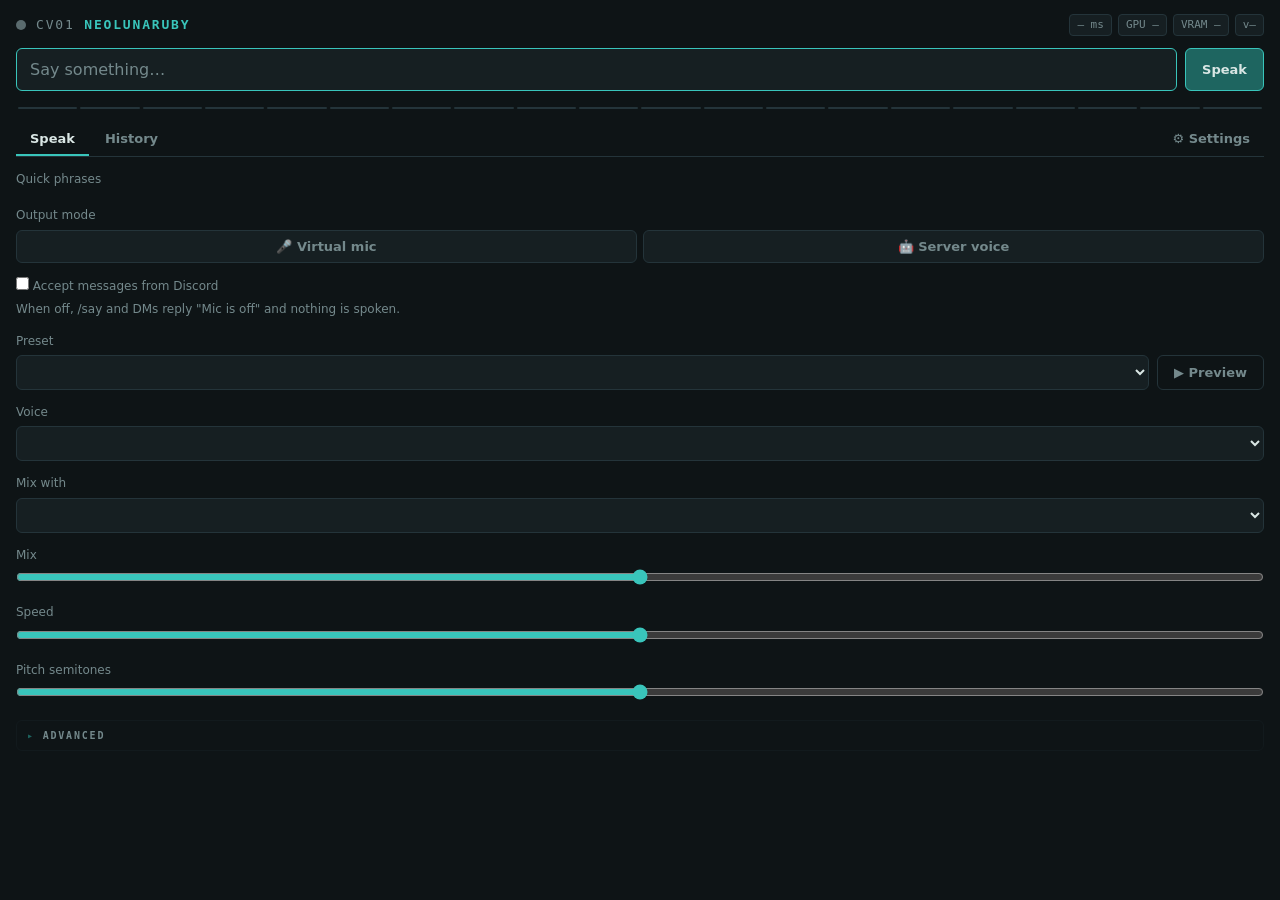
==== app/ui/index.html @ 96f59c85 "feat: female voice picker, two-voice blend, presets and advanced sliders - engine/voices.py: the 29 " ====
<!DOCTYPE html>
<html lang="en">
<head>
<meta charset="utf-8">
<title>neolunaruby</title>
<link rel="stylesheet" href="app.css">
</head>
<body>
<header>
  <div class="led" id="led"></div>
  <div class="wordmark"><span>CV01</span> <b>NEOLUNARUBY</b></div>
  <div class="chips">
    <div class="chip" id="chip-latency" title="last message: TTS + voice conversion">— ms</div>
    <div class="chip" id="chip-gpu">GPU —</div>
    <div class="chip" id="chip-vram">VRAM —</div>
    <div class="chip" id="chip-version" title="Click to check for updates" style="cursor:pointer">v—</div>
  </div>
</header>

<div class="saybox">
  <input id="say-input" placeholder="Say something…" autofocus>
  <button id="say-btn">Speak</button>
</div>
<div class="voiceline" id="voiceline">
  <i></i><i></i><i></i><i></i><i></i><i></i><i></i><i></i><i></i><i></i><i></i><i></i><i></i><i></i><i></i><i></i><i></i><i></i><i></i><i></i>
</div>

<nav class="tabs">
  <button class="active" data-tab="speak">Speak</button>
  <button data-tab="history">History</button>
  <button data-tab="settings">⚙ Settings</button>
</nav>

<section class="panel active" id="panel-speak">
  <div class="field">
    <label>Quick phrases</label>
    <div class="phrases" id="phrases"></div>
  </div>
  <div class="field">
    <label>Output mode</label>
    <div class="seg">
      <button data-mode="mic" id="mode-mic">🎤 Virtual mic</button>
      <button data-mode="bot" id="mode-bot">🤖 Server voice</button>
    </div>
  </div>
  <div class="field">
    <label class="check">
      <input type="checkbox" id="accept-discord">
      Accept messages from Discord
    </label>
    <div class="hint">When off, /say and DMs reply "Mic is off" and nothing is spoken.</div>
  </div>
  <div class="field">
    <label for="preset">Preset</label>
    <div class="row">
      <select id="preset"></select>
      <button class="quiet" id="preview-btn" title="Hear a short line with the current settings, on your monitor device or speakers only">▶ Preview</button>
    </div>
  </div>
  <div class="field">
    <label for="voice">Voice</label>
    <select id="voice"></select>
    <div class="hint" id="voice-hint"></div>
  </div>
  <div class="field">
    <label for="blend-voice">Mix with</label>
    <select id="blend-voice"></select>
  </div>
  <div class="field" id="blend-field">
    <label for="blend">Mix <span class="val" id="blend-val"></span></label>
    <input type="range" id="blend" min="0" max="1" step="0.05">
  </div>
  <div class="field">
    <label for="speed">Speed <span class="val" id="speed-val"></span></label>
    <input type="range" id="speed" min="0.5" max="2" step="0.05">
  </div>
  <div class="field">
    <label for="pitch">Pitch <span class="val" id="pitch-val"></span> semitones</label>
    <input type="range" id="pitch" min="-12" max="12" step="1">
  </div>
  <details class="advanced" id="advanced">
    <summary>Advanced</summary>
    <div class="field">
      <label for="index-rate">Miku likeness <span class="val" id="index-rate-val"></span></label>
      <input type="range" id="index-rate" data-key="index_rate" min="0" max="1" step="0.05">
      <div class="hint">Higher sounds more like the Miku model, lower keeps more of the base voice and is a little clearer.</div>
    </div>
    <div class="field">
      <label for="protect-rate">Consonant protection <span class="val" id="protect-rate-val"></span></label>
      <input type="range" id="protect-rate" data-key="protect_rate" min="0" max="0.5" step="0.01">
      <div class="hint">Keeps s, t and breath sounds crisp. 0.5 turns protection off.</div>
    </div>
    <div class="field">
      <label for="rms-mix">Loudness <span class="val" id="rms-mix-val"></span></label>
      <input type="range" id="rms-mix" data-key="rms_mix" min="0" max="1" step="0.05">
      <div class="hint">Lower follows the base voice's loudness, which evens out volume. 1.0 is off and fastest.</div>
    </div>
    <div class="row">
      <button class="quiet" id="reset-preset">Reset to preset</button>
    </div>
  </details>
</section>

<section class="panel" id="panel-history">
  <ul id="history-list"></ul>
  <div class="empty" id="history-empty">Nothing said yet — type above and press Enter.</div>
</section>

<section class="panel" id="panel-settings">
  <h3 class="section">Audio output</h3>
  <div class="field">
    <label for="device">Output device</label>
    <div class="row">
      <select id="device"></select>
      <button class="quiet" id="test-tone">Test tone</button>
    </div>
    <div class="hint" id="cable-hint"></div>
  </div>
  <div class="field">
    <label for="monitor">Hear it too (monitor)</label>
    <select id="monitor"></select>
  </div>

  <div class="field">
    <div class="hint">
      In Discord: set your input device to CABLE Output, then turn off
      <b>Noise Suppression</b>, <b>Echo Cancellation</b> and <b>Automatic Gain Control</b>
      under Voice &amp; Video - they treat synthesized speech as noise and cut it up.
    </div>
  </div>

  <h3 class="section">Quick phrases</h3>
  <div class="field">
    <label for="phrases-edit">One per line, up to 12</label>
    <textarea id="phrases-edit" rows="6"></textarea>
    <div class="row" style="margin-top:6px">
      <button class="quiet" id="phrases-save">Save phrases</button>
    </div>
  </div>

  <h3 class="section">Overlay</h3>
  <div class="field">
    <label for="hotkey">Global hotkey</label>
    <div class="row">
      <input type="text" id="hotkey" readonly>
      <button class="quiet" id="hotkey-record">Record</button>
    </div>
  </div>

  <div class="field">
    <label class="check">
      <input type="checkbox" id="start-with-windows">
      Start automatically when Windows starts
    </label>
  </div>

  <h3 class="section">Discord</h3>
  <div class="field">
    <div class="hint" id="discord-status">—</div>
    <div class="row" style="margin-top:8px">
      <input type="text" id="allowed-ids" placeholder="Allowed Discord user IDs, comma-separated">
      <button class="quiet" id="allowed-save">Save</button>
    </div>
    <div class="hint" id="discord-links"></div>
    <label class="hint check" style="margin-top:8px">
      <input type="checkbox" id="say-posts-text">
      Post the spoken text into the chat (/say replies visibly)
    </label>
  </div>
</section>

<div class="wizard" id="wizard" hidden>
  <div class="wizard-card">
    <div class="wordmark" style="margin-bottom:10px"><span>CV01</span> <b>FIRST-RUN SETUP</b></div>
    <p class="hint" style="margin-bottom:12px">The voice models download once, about 1.3 GB, from their official sources.</p>
    <ul id="wizard-assets"></ul>
    <button id="wizard-download" style="width:100%;margin-top:10px;padding:10px 0">Download everything</button>
    <div class="field" id="wizard-cable-field" style="margin-top:14px">
      <label>Virtual microphone</label>
      <div class="hint" id="wizard-cable-hint"></div>
    </div>
    <div class="field" id="wizard-token-field" style="margin-top:14px">
      <label for="wizard-token">Discord bot token (optional — enables /say in DMs and server voice)</label>
      <div class="row">
        <input type="text" id="wizard-token" placeholder="paste token, or leave empty">
        <button class="quiet" id="wizard-token-save">Save</button>
      </div>
    </div>
    <button class="quiet" id="wizard-close" style="width:100%;margin-top:12px" disabled>Start talking</button>
  </div>
</div>

<div class="toast" id="toast"></div>

<script src="app.js"></script>
</body>
</html>
---- app/ui/app.css ----
:root {
  --bg: #0e1416;
  --panel: #161f22;
  --panel-2: #121a1d;
  --line: #24343a;
  --teal: #39c5bb;
  --teal-dim: #1e6560;
  --pink: #e12885;
  --text: #d9e6e4;
  --muted: #74898c;
  --mono: "Cascadia Code", Consolas, monospace;
}

* { box-sizing: border-box; margin: 0; }

body {
  background: var(--bg);
  color: var(--text);
  font: 14px/1.45 "Segoe UI", system-ui, sans-serif;
  padding: 14px 16px;
  user-select: none;
}

/* ---------- header ---------- */
header {
  display: flex;
  align-items: center;
  gap: 10px;
  margin-bottom: 12px;
}

.led {
  width: 10px;
  height: 10px;
  border-radius: 50%;
  background: #5a6b6e;
  flex: none;
  transition: background 0.3s;
}
.led.ready { background: var(--teal); box-shadow: 0 0 6px var(--teal); }
.led.error { background: var(--pink); box-shadow: 0 0 6px var(--pink); }

.wordmark { font-family: var(--mono); font-size: 13px; letter-spacing: 0.14em; }
.wordmark b { color: var(--teal); font-weight: 600; }
.wordmark span { color: var(--muted); }

.chips { margin-left: auto; display: flex; gap: 6px; }
.chip {
  font-family: var(--mono);
  font-size: 11px;
  color: var(--muted);
  background: var(--panel);
  border: 1px solid var(--line);
  border-radius: 4px;
  padding: 2px 7px;
  white-space: nowrap;
}
.chip b { color: var(--text); font-weight: 500; }
.chip.update-available { border-color: var(--teal); color: var(--teal); }

/* ---------- say box ---------- */
.saybox { display: flex; gap: 8px; }

.saybox input {
  flex: 1;
  background: var(--panel);
  border: 1px solid var(--line);
  border-radius: 6px;
  color: var(--text);
  font: 16px "Segoe UI", system-ui, sans-serif;
  padding: 11px 13px;
  user-select: text;
}
.saybox input:focus { outline: none; border-color: var(--teal); }
.saybox input::placeholder { color: var(--muted); }

button {
  background: var(--teal-dim);
  border: 1px solid var(--teal);
  border-radius: 6px;
  color: var(--text);
  font: 600 13px "Segoe UI", system-ui, sans-serif;
  padding: 0 16px;
  cursor: pointer;
  transition: background 0.15s, border-color 0.15s, color 0.15s;
}
button:hover { background: var(--teal); color: #08211f; }
button:focus-visible { outline: 2px solid var(--teal); outline-offset: 2px; }
button.quiet { background: transparent; border-color: var(--line); color: var(--muted); }
button.quiet:hover { border-color: var(--teal); color: var(--text); }

/* ---------- voice line (speaking indicator) ---------- */
.voiceline {
  height: 14px;
  margin: 10px 2px 8px;
  display: flex;
  align-items: center;
  gap: 3px;
}
.voiceline i {
  flex: 1;
  height: 2px;
  background: var(--line);
  border-radius: 1px;
  transition: background 0.4s;
}
.speaking .voiceline i {
  background: var(--teal);
  animation: ripple 0.9s ease-in-out infinite;
}
.speaking .voiceline i:nth-child(2n) { animation-delay: 0.15s; }
.speaking .voiceline i:nth-child(3n) { animation-delay: 0.3s; }
@keyframes ripple {
  0%, 100% { transform: scaleY(1); }
  50% { transform: scaleY(5); }
}
@media (prefers-reduced-motion: reduce) {
  .speaking .voiceline i { animation: none; transform: scaleY(3); }
}

/* ---------- tabs ---------- */
.tabs { display: flex; gap: 2px; border-bottom: 1px solid var(--line); margin-bottom: 14px; }
.tabs button {
  background: none;
  border: none;
  border-bottom: 2px solid transparent;
  border-radius: 0;
  color: var(--muted);
  padding: 8px 14px;
  transition: color 0.15s;
}
.tabs button.active { color: var(--text); border-bottom-color: var(--teal); }
.tabs button:hover { color: var(--text); background: none; }
.tabs button:last-child { margin-left: auto; }

.panel { display: none; }
.panel.active { display: block; animation: fadein 0.15s ease-out; }
@keyframes fadein { from { opacity: 0; transform: translateY(2px); } to { opacity: 1; transform: none; } }
@media (prefers-reduced-motion: reduce) { .panel.active { animation: none; } }

h3.section {
  font: 600 10px var(--mono);
  letter-spacing: 0.18em;
  text-transform: uppercase;
  color: var(--muted);
  border-bottom: 1px solid var(--panel-2);
  padding-bottom: 5px;
  margin: 18px 0 12px;
}
h3.section:first-child { margin-top: 2px; }

.check { display: flex; align-items: center; gap: 7px; cursor: pointer; }
.check input[type="checkbox"] { accent-color: var(--teal); width: auto; }

/* ---------- settings ---------- */
.field { margin-bottom: 14px; }
.field label { display: block; font-size: 12px; color: var(--muted); margin-bottom: 5px; }
.field .val { font-family: var(--mono); color: var(--teal); }

select, input[type="text"] {
  width: 100%;
  background: var(--panel);
  border: 1px solid var(--line);
  border-radius: 6px;
  color: var(--text);
  font: 13px "Segoe UI", system-ui, sans-serif;
  padding: 8px 10px;
  user-select: text;
}
select, input[type="text"] { transition: border-color 0.15s; }
select:focus, input[type="text"]:focus { outline: none; border-color: var(--teal); }
select:hover, input[type="text"]:hover { border-color: var(--teal-dim); }

input[type="range"] { width: 100%; accent-color: var(--teal); }
input[type="range"]:disabled { opacity: 0.4; }
select:disabled { opacity: 0.5; }

/* ---------- advanced (collapsed by default) ---------- */
details.advanced {
  border: 1px solid var(--panel-2);
  border-radius: 6px;
  padding: 0 10px;
  margin-bottom: 14px;
}
details.advanced[open] { padding-bottom: 10px; }
details.advanced summary {
  font: 600 10px var(--mono);
  letter-spacing: 0.18em;
  text-transform: uppercase;
  color: var(--muted);
  padding: 9px 0;
  cursor: pointer;
  list-style: none;
}
details.advanced summary::-webkit-details-marker { display: none; }
details.advanced summary::before { content: "▸ "; color: var(--teal-dim); }
details.advanced[open] summary::before { content: "▾ "; color: var(--teal); }
details.advanced summary:hover { color: var(--text); }
details.advanced .row > button { padding: 6px 14px; }
button:disabled { opacity: 0.45; cursor: default; }

.row { display: flex; gap: 8px; }
.row > * { flex: 1; }
.row > button { flex: none; }

/* ---------- history ---------- */
#history-list { list-style: none; max-height: 300px; overflow-y: auto; }
#history-list li {
  display: flex;
  align-items: center;
  gap: 10px;
  padding: 8px 6px;
  border-bottom: 1px solid var(--panel-2);
  border-radius: 4px;
  transition: background 0.15s;
}
#history-list li:hover { background: var(--panel-2); }
#history-list::-webkit-scrollbar { width: 8px; }
#history-list::-webkit-scrollbar-thumb { background: var(--line); border-radius: 4px; }
#history-list .htext {
  flex: 1;
  overflow: hidden;
  text-overflow: ellipsis;
  white-space: nowrap;
  user-select: text;
}
#history-list .hlat { font-family: var(--mono); font-size: 11px; color: var(--muted); flex: none; }
#history-list .replay {
  flex: none;
  padding: 3px 10px;
  font-size: 12px;
}
.empty { color: var(--muted); padding: 18px 4px; font-size: 13px; }

.phrases { display: flex; flex-wrap: wrap; gap: 6px; }
.phrases button {
  background: var(--panel);
  border: 1px solid var(--line);
  color: var(--text);
  font-weight: 400;
  padding: 6px 12px;
}
.phrases button:hover { border-color: var(--teal); background: var(--teal-dim); }
.phrases .none { color: var(--muted); font-size: 12px; padding: 4px 0; }

textarea {
  width: 100%;
  background: var(--panel);
  border: 1px solid var(--line);
  border-radius: 6px;
  color: var(--text);
  font: 13px "Segoe UI", system-ui, sans-serif;
  padding: 8px 10px;
  resize: vertical;
  user-select: text;
}
textarea:focus { outline: none; border-color: var(--teal); }

.seg { display: flex; gap: 6px; }
.seg button { flex: 1; background: var(--panel); border: 1px solid var(--line); color: var(--muted); padding: 8px 0; }
.seg button.active { border-color: var(--teal); color: var(--text); background: var(--teal-dim); }

#hotkey { cursor: default; }
#hotkey.recording { border-color: var(--pink); color: var(--pink); }

.hint { font-size: 12px; color: var(--muted); margin-top: 6px; }
.hint button {
  background: none;
  border: none;
  color: var(--teal);
  font-size: 12px;
  padding: 0;
  text-decoration: underline;
  cursor: pointer;
}

.wizard {
  position: fixed;
  inset: 0;
  background: rgba(8, 14, 15, 0.92);
  display: flex;
  align-items: center;
  justify-content: center;
  z-index: 10;
}
.wizard[hidden] { display: none; }
.wizard-card {
  background: var(--panel);
  border: 1px solid var(--teal-dim);
  border-radius: 10px;
  padding: 20px;
  width: min(440px, 92vw);
  max-height: 90vh;
  overflow-y: auto;
}
#wizard-assets { list-style: none; }
#wizard-assets li {
  display: flex;
  justify-content: space-between;
  gap: 10px;
  padding: 5px 0;
  font-size: 13px;
  border-bottom: 1px solid var(--panel-2);
}
#wizard-assets .pct { font-family: var(--mono); color: var(--muted); }
#wizard-assets .pct.done { color: var(--teal); }

.toast {
  position: fixed;
  bottom: 14px;
  left: 16px;
  right: 16px;
  background: var(--panel);
  border: 1px solid var(--pink);
  border-radius: 6px;
  color: var(--text);
  font-size: 13px;
  padding: 9px 12px;
  opacity: 0;
  pointer-events: none;
  transition: opacity 0.25s;
}
.toast.show { opacity: 1; }
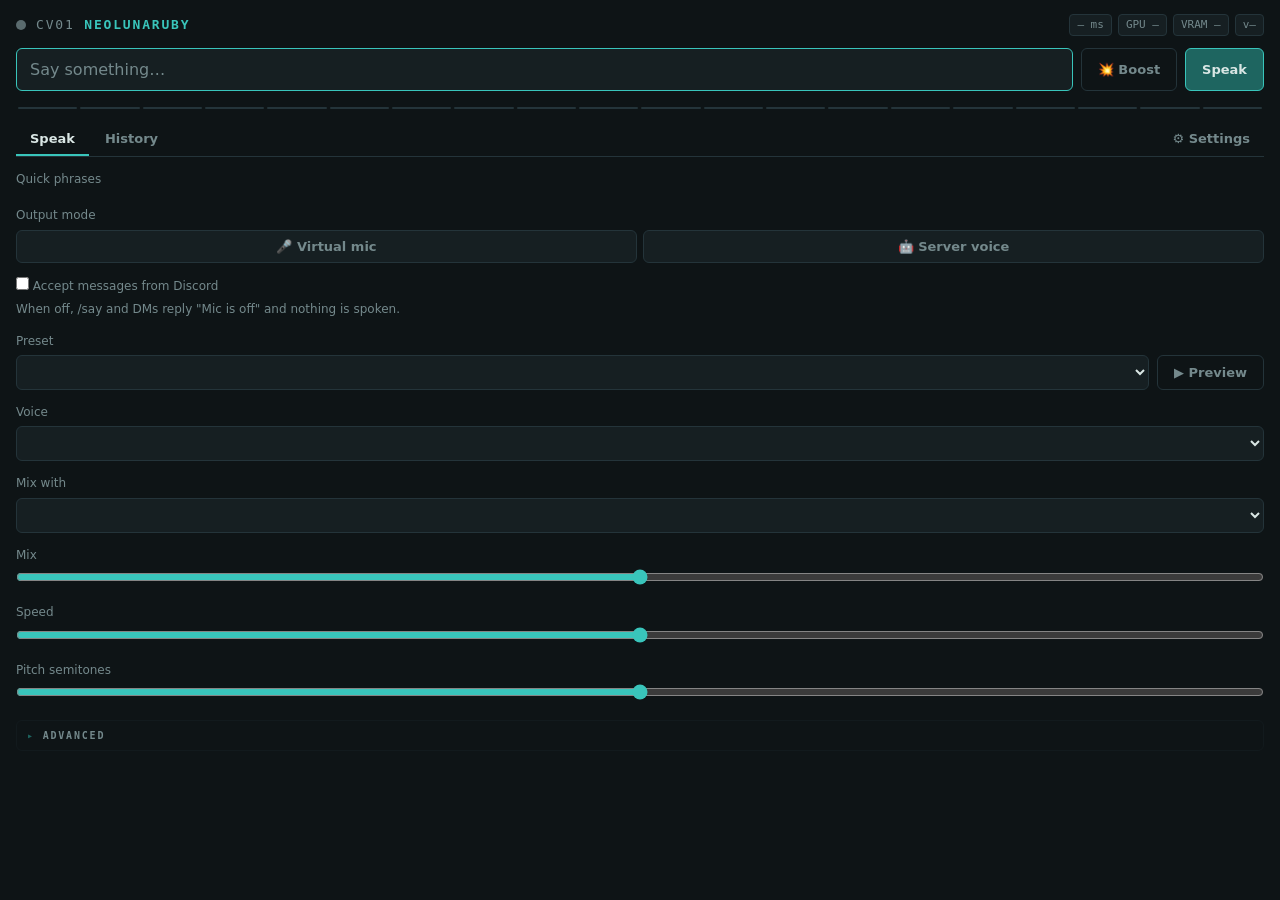
==== commit 0021c7d4: "feat: boost mode, release-only updates, laugh phonemes, admin notices - 💥 Boost: one-shot bass boost" ====
--- a/app/ui/index.html
+++ b/app/ui/index.html
@@ -19,6 +19,7 @@
 
 <div class="saybox">
   <input id="say-input" placeholder="Say something…" autofocus>
+  <button class="boost" id="boost-btn" aria-pressed="false" title="Boost the next line: loud, clipped, bass-boosted, huge echo. Ctrl+Enter also boosts.">💥 Boost</button>
   <button id="say-btn">Speak</button>
 </div>
 <div class="voiceline" id="voiceline">
@@ -145,6 +146,7 @@
       <input type="text" id="hotkey" readonly>
       <button class="quiet" id="hotkey-record">Record</button>
     </div>
+    <div class="admin-warn">⚠ The hotkey can't reach games or apps running as administrator. For those, run this app as administrator too.</div>
   </div>
 
   <div class="field">
--- a/app/ui/app.css
+++ b/app/ui/app.css
@@ -8,6 +8,7 @@
   --pink: #e12885;
   --text: #d9e6e4;
   --muted: #74898c;
+  --amber: #f2c14e;
   --mono: "Cascadia Code", Consolas, monospace;
 }
 
@@ -88,6 +89,28 @@
 button:focus-visible { outline: 2px solid var(--teal); outline-offset: 2px; }
 button.quiet { background: transparent; border-color: var(--line); color: var(--muted); }
 button.quiet:hover { border-color: var(--teal); color: var(--text); }
+
+/* one-shot boost toggle: grey until armed, then hot pink */
+button.boost { background: transparent; border-color: var(--line); color: var(--muted); }
+button.boost:hover { border-color: var(--pink); color: var(--text); background: transparent; }
+button.boost.armed {
+  background: var(--pink);
+  border-color: var(--pink);
+  color: #fff;
+  animation: boost-pulse 0.8s ease-in-out infinite;
+}
+@keyframes boost-pulse { 50% { box-shadow: 0 0 12px var(--pink); } }
+
+/* needs-administrator notice */
+.admin-warn {
+  color: var(--amber);
+  border: 1px solid rgba(242, 193, 78, 0.45);
+  background: rgba(242, 193, 78, 0.08);
+  border-radius: 6px;
+  padding: 6px 10px;
+  font-size: 12px;
+  margin-top: 6px;
+}
 
 /* ---------- voice line (speaking indicator) ---------- */
 .voiceline {
